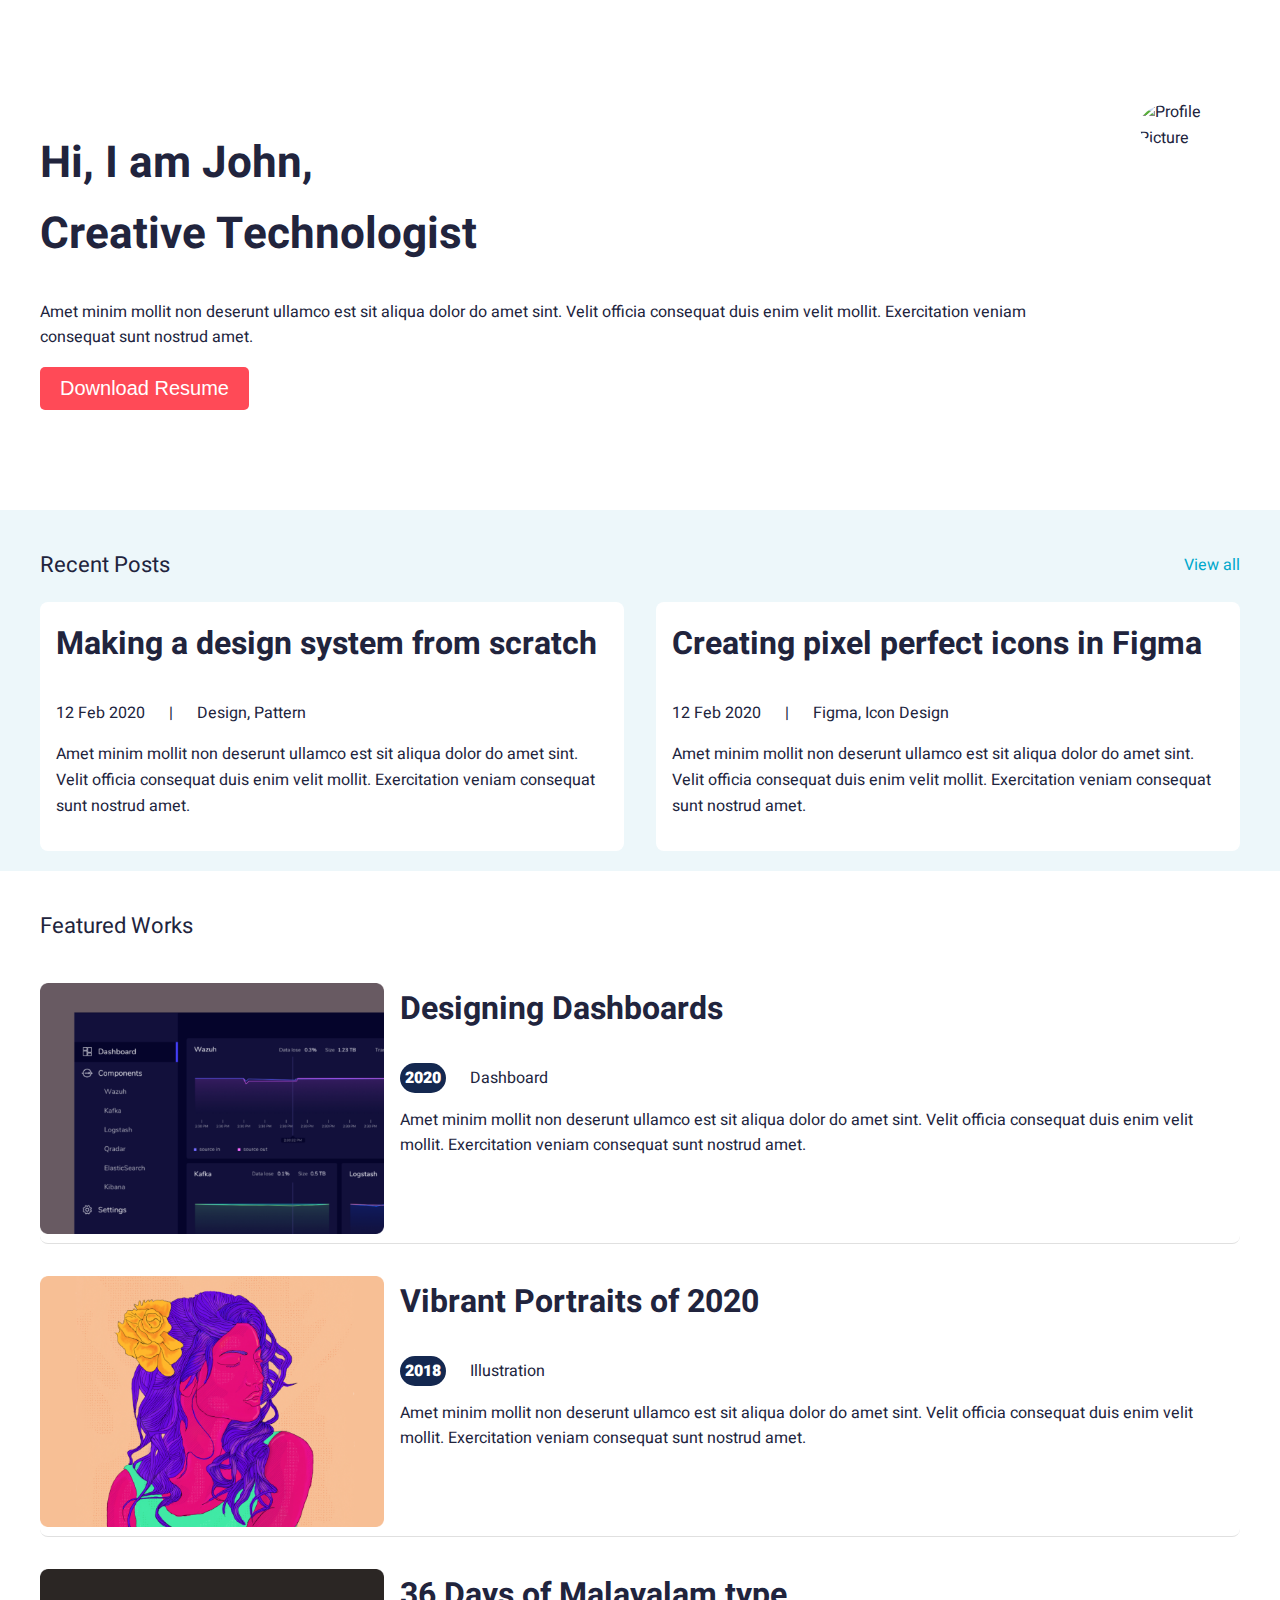
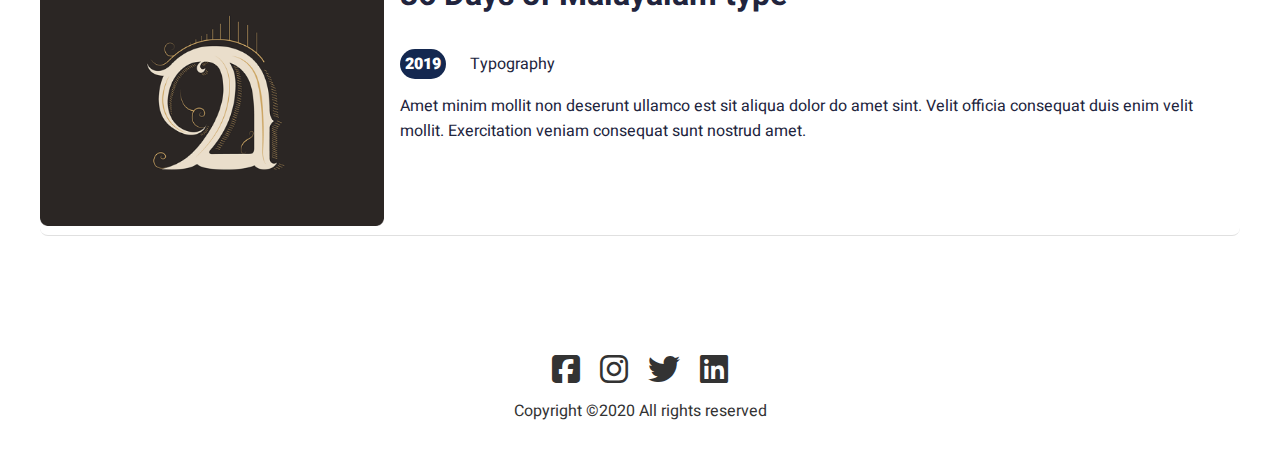
==== index.html @ 9a6c7346 "img issue" ====
<!DOCTYPE html>
<html lang="en">

<head>
  <meta charset="UTF-8">
  <meta name="viewport" content="width=device-width, initial-scale=1.0">
  <title>Portfolio - John, Creative Technologist</title>
  <link rel="stylesheet" href="style.css">
  <link rel="stylesheet" href="https://cdnjs.cloudflare.com/ajax/libs/font-awesome/6.6.0/css/all.min.css">
  <link rel="preconnect" href="https://fonts.googleapis.com">
  <link rel="preconnect" href="https://fonts.gstatic.com" crossorigin>
  <link href="https://fonts.googleapis.com/css2?family=Heebo:wght@100..900&display=swap" rel="stylesheet">
</head>

<body>
  <header class="container">
    <div class="profile-section">
      <div class="profile-pic-img">
        <img src="./imgs/profile.jpg" alt="Profile Picture" class="profile-picture">
      </div>
      <div class="profile-text">
        <h1>Hi, I am John, <br> Creative Technologist</h1>
        <p>Amet minim mollit non deserunt ullamco est sit aliqua dolor do amet sint. Velit officia consequat duis enim
          velit
          mollit. Exercitation veniam consequat sunt nostrud amet.</p>
        <button class="btn">Download Resume</button>
      </div>
    </div>
  </header>

  <section class="recent-posts">
    <div class="container">
      <div class="recent-header">
        <h2>Recent Posts</h2>
        <a href="#">View all</a>
      </div>
      <div class="posts">
        <div class="post">
          <h3>Making a design system from scratch</h3>
          <p>12 Feb 2020 &emsp; | &emsp; Design, Pattern</p>
          <p>Amet minim mollit non deserunt ullamco est sit aliqua dolor do amet sint. Velit officia consequat duis enim
            velit
            mollit. Exercitation veniam consequat sunt nostrud amet.</p>
        </div>
        <div class="post">
          <h3>Creating pixel perfect icons in Figma</h3>
          <p>12 Feb 2020 &emsp; | &emsp; Figma, Icon Design</p>
          <p>Amet minim mollit non deserunt ullamco est sit aliqua dolor do amet sint. Velit officia consequat duis enim
            velit
            mollit. Exercitation veniam consequat sunt nostrud amet.</p>
        </div>
      </div>
  </section>

  <section class="container featured-works">
    <h2>Featured Works</h2>
    <div class="works">
      <div class="work">
        <div class="work-img">
          <img src="./imgs/image1.png" alt="Work Image 1">
        </div>
        <div class="work-text">
          <h3>Designing Dashboards</h3>
          <p><span class="date-bg">2020</span> Dashboard</p>
          <p>Amet minim mollit non deserunt ullamco est sit aliqua dolor do amet sint. Velit officia consequat duis enim
            velit
            mollit. Exercitation veniam consequat sunt nostrud amet.</p>
        </div>
      </div>
      <div class="work">
        <div class="work-img">
          <img src="./imgs/image2.png" alt="Work Image 2">
        </div>
        <div class="work-text">
          <h3>Vibrant Portraits of 2020</h3>
          <p><span class="date-bg">2018</span> Illustration</p>
          <p>Amet minim mollit non deserunt ullamco est sit aliqua dolor do amet sint. Velit officia consequat duis enim
            velit
            mollit. Exercitation veniam consequat sunt nostrud amet.</p>
        </div>
      </div>
      <div class="work">
        <div class="work-img">
          <img src="./imgs/image3.png" alt="Work Image 1">
        </div>
        <div class="work-text">
          <h3>36 Days of Malayalam type</h3>
          <p><span class="date-bg">2019</span> Typography</p>
          <p>Amet minim mollit non deserunt ullamco est sit aliqua dolor do amet sint. Velit officia consequat duis enim
            velit
            mollit. Exercitation veniam consequat sunt nostrud amet.</p>
        </div>
      </div>
    </div>
    </div>

  </section>

  <footer>
    <ul class="social-links">
      <li><a href="#"><i class="fa-brands fa-square-facebook fa-2xl"></i></a></li>
      <li><a href="#"><i class="fa-brands fa-instagram fa-2xl"></i></a></li>
      <li><a href="#"><i class="fa-brands fa-twitter fa-2xl"></i></a></li>
      <li><a href="#"><i class="fa-brands fa-linkedin fa-2xl"></i></a></li>
    </ul>
    <p>Copyright ©2020 All rights reserved</p>
  </footer>

</body>

</html>
---- style.css ----
/* General Style */
body {
    font-family: "Heebo", sans-serif;
    margin: 0;
    padding: 0;
    line-height: 1.6;
    color: #21243d;
}

h1 {
    font-size: 2.75rem;
}

h2 {
    font-weight: 400;
    font-size: 1.375rem;
}

h3 {
    margin-top: 0;
    font-size: 2rem;
}

.container {
    max-width: 1200px;
    margin: auto;
}

/* Base Styles */

header {
    padding-block: 6.25rem;
}

.profile-section {
    display: flex;
    flex-direction: row-reverse;
    gap: 3rem;
}

/* .profile-text {
    margin-right: 50px;
} */

.profile-picture {
    width: 243px;
    border-radius: 50%;
    margin-bottom: 1rem;
}

.btn {
    padding: 10px 20px;
    background-color: #ff4a57;
    color: white;
    border: none;
    border-radius: 5px;
    cursor: pointer;
    font-size: 1.25rem;
    font-weight: 500;
}

.btn:hover {
    background-color: #ff6b7a;
}

/* Recent Posts */
.recent-posts {
    background-color: #edf7fa;
    padding-block: 1.25rem;
}

.posts,
.recent-header {
    display: flex;
    justify-content: space-between;
    align-items: center;
}

.posts {
    gap: 2rem;
}

.recent-header a {
    color: #00a8cc;
    text-decoration: none;
}

.post {
    flex: 1;
    background-color: white;
    padding: 1rem;
    border-radius: 8px;
    box-shadow: 0 4 10px rgba(0, 0, 0, 0.1);
}

/* Featured Works */

.featured-works {
    padding-block: 1.25rem;
}

.works {
    display: flex;
    flex-direction: column;
    gap: 2rem;
    padding-block: 1.25rem;
}

.work {
    background-color: white;
    display: flex;
    gap: 1rem;
    border-radius: 8px;
    border-bottom: 1px solid #e0e0e0;
}

.work .work-img img {
    width: 100%;
}

.date-bg {
    background-color: #142850;
    border-radius: 16px;
    padding: 3px 5px;
    color: white;
    font-weight: 900;
    margin-right: 20px;
}

/* Footer */

footer {
    text-align: center;
    padding: 1rem;
    color: #333;
    margin-top: 3.125rem;
}

ul {
    list-style: none;
    display: flex;
    justify-content: center;
    padding-left: 0;
}

footer i {
    margin-inline: 10px;
    color: #333;
}

/* Media Queries */
@media (max-width: 768px) {
    h2 {
        text-align: center;
        margin-bottom: 1.25rem;
    }

    h3 {
        font-size: 1.375rem;
    }

    .container {
        padding: 1.25rem;
    }

    .profile-section {
        display: block;
        text-align: center;
    }

    .profile-section h1 {
        font-size: 2rem;
    }

    .recent-posts {
        padding: 1rem;
    }

    .recent-posts h2,
    .works h2 {
        text-align: center;
    }

    .recent-header {
        display: block;
    }

    .recent-header a {
        display: none;
    }

    .work-img img {
        width: 100%;
    }

    .posts,
    .works,
    .work {
        flex-direction: column;
    }
}

@media (max-width: 480px) {
    .profile-picture {
        width: 200px;
    }
}
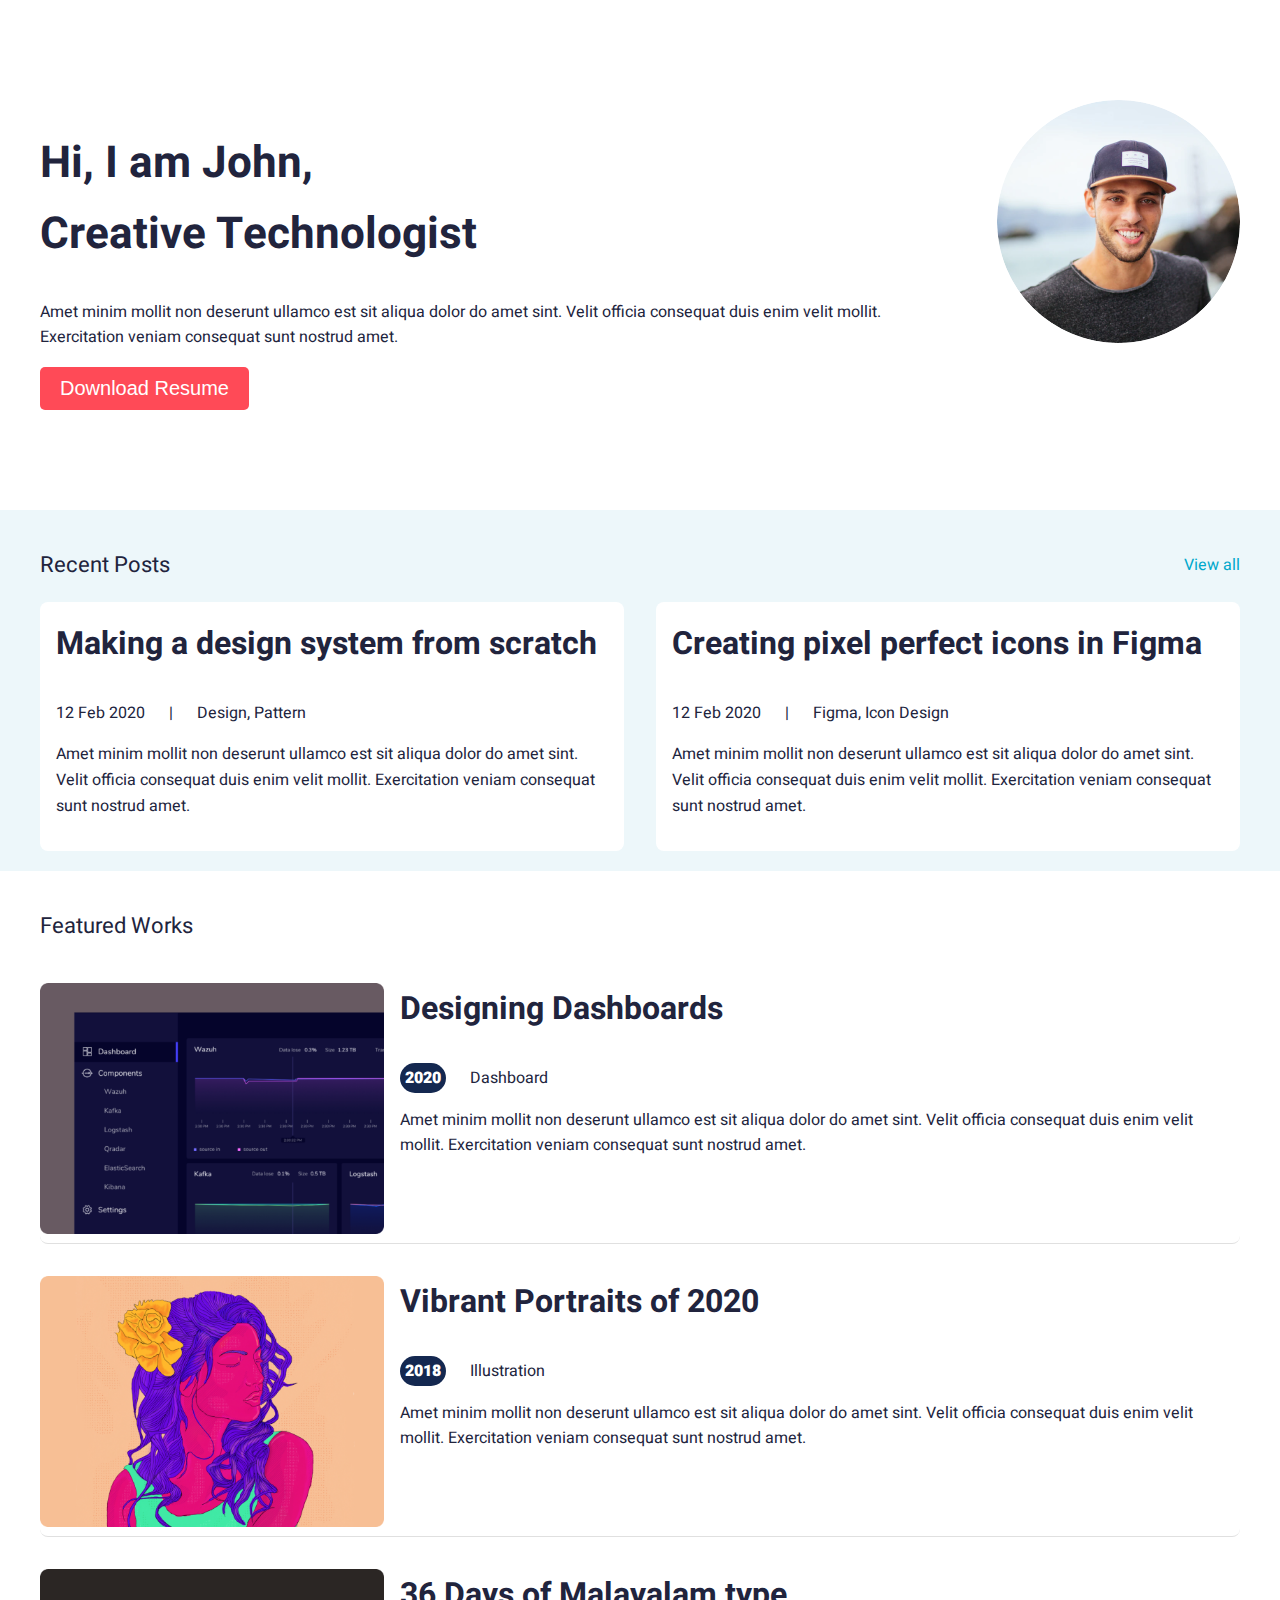
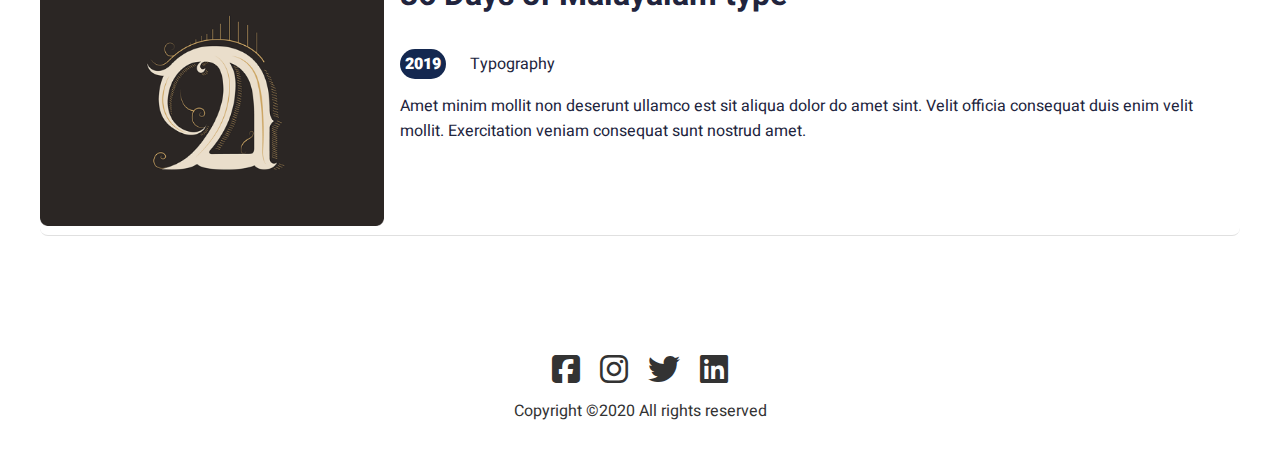
==== commit e9979e9a: "img issue5" ====
--- a/index.html
+++ b/index.html
@@ -16,7 +16,7 @@
   <header class="container">
     <div class="profile-section">
       <div class="profile-pic-img">
-        <img src="./imgs/profile.jpg" alt="Profile Picture" class="profile-picture">
+        <img src="./imgs/profile2.png" alt="Profile Picture" class="profile-picture">
       </div>
       <div class="profile-text">
         <h1>Hi, I am John, <br> Creative Technologist</h1>
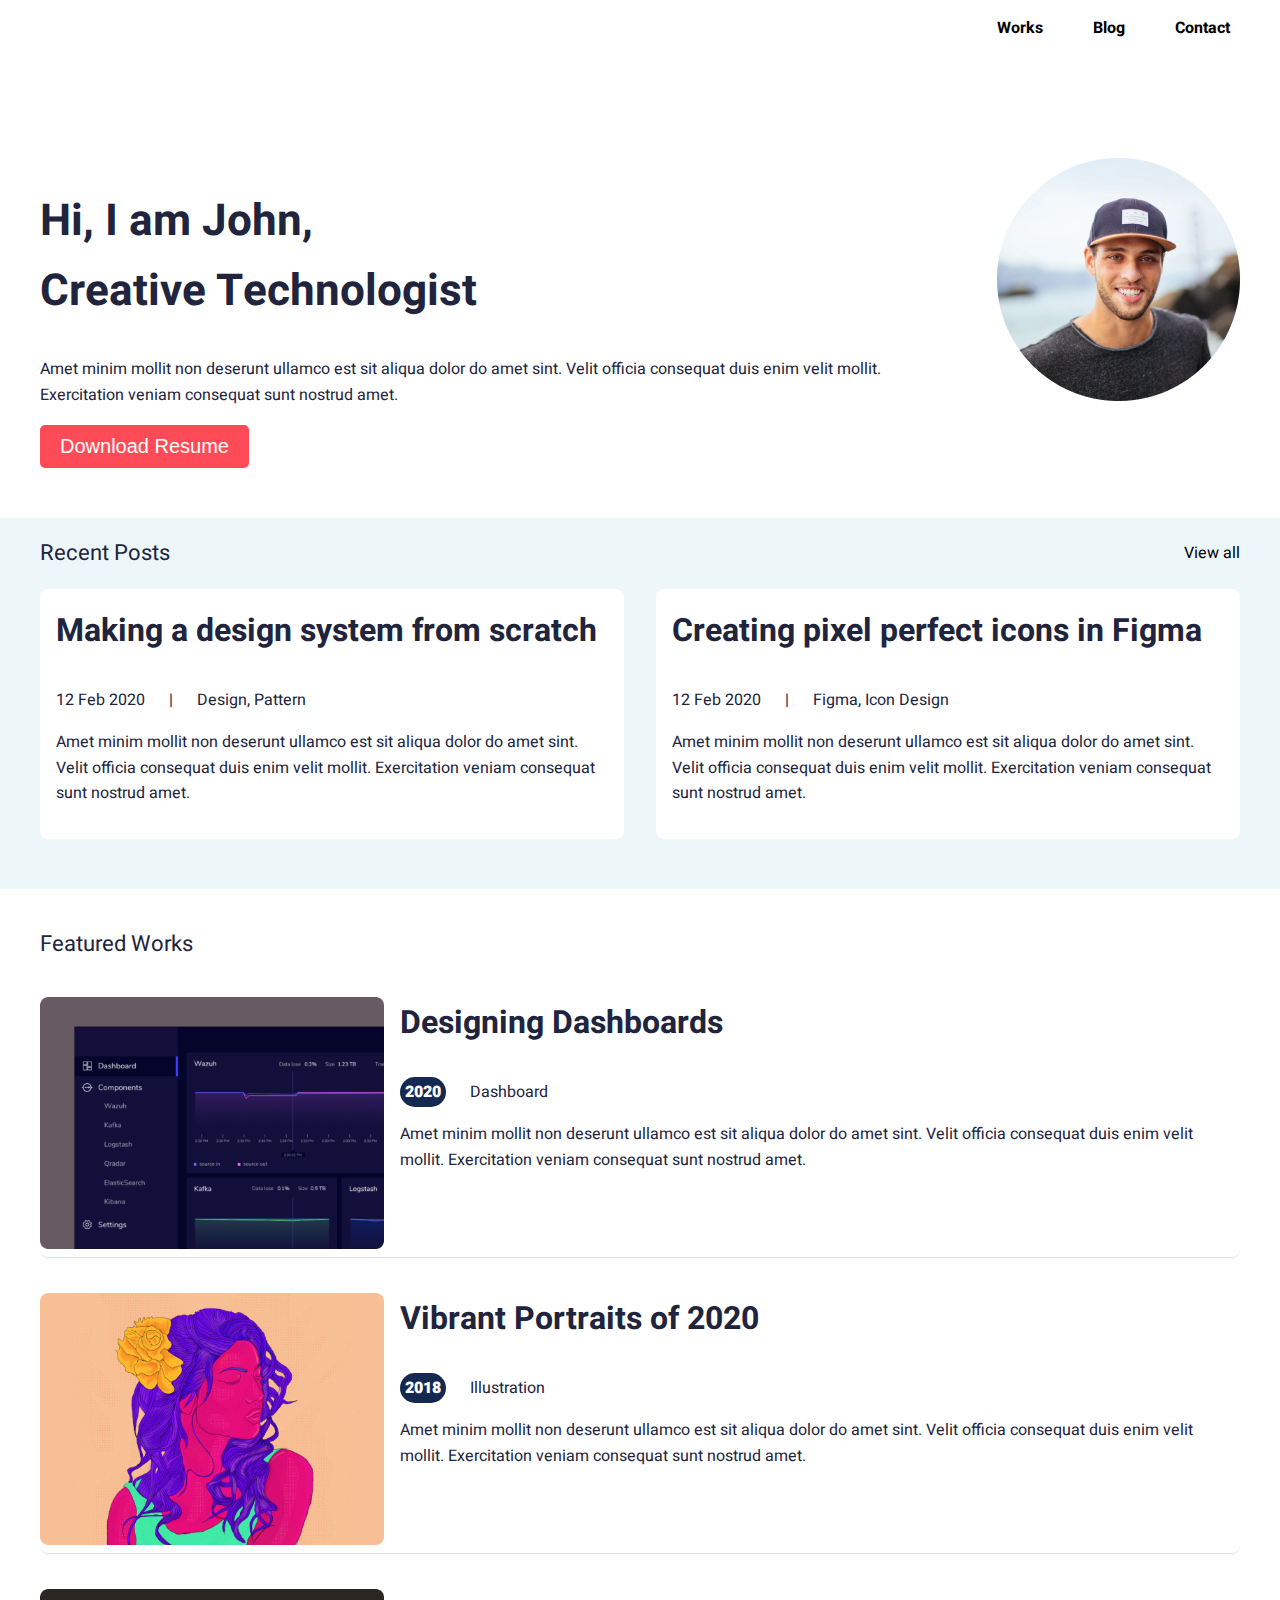
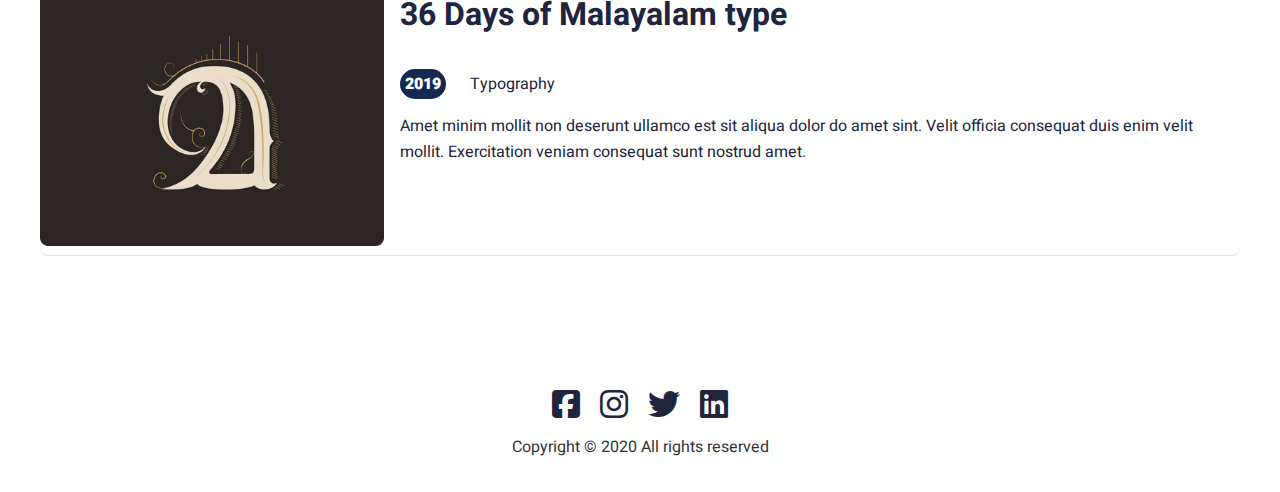
==== commit 27580459: "code feedback refactoring" ====
--- a/index.html
+++ b/index.html
@@ -4,8 +4,8 @@
 <head>
   <meta charset="UTF-8">
   <meta name="viewport" content="width=device-width, initial-scale=1.0">
-  <title>Portfolio - John, Creative Technologist</title>
-  <link rel="stylesheet" href="style.css">
+  <title>Portfolio UI</title>
+  <link rel="stylesheet" href="./assets/styles/style.css">
   <link rel="stylesheet" href="https://cdnjs.cloudflare.com/ajax/libs/font-awesome/6.6.0/css/all.min.css">
   <link rel="preconnect" href="https://fonts.googleapis.com">
   <link rel="preconnect" href="https://fonts.gstatic.com" crossorigin>
@@ -13,28 +13,36 @@
 </head>
 
 <body>
+  <nav>
+    <ul>
+      <li><a href="#">Works</a></li>
+      <li><a href="#">Blog</a></li>
+      <li><a href="#">Contact</a></li>
+    </ul>
+  </nav>
+
   <header class="container">
-    <div class="profile-section">
-      <div class="profile-pic-img">
-        <img src="./imgs/profile2.png" alt="Profile Picture" class="profile-picture">
+    <div id="profile-section">
+      <div>
+        <img src="./assets/imgs/profile2.png" alt="Profile Picture">
       </div>
-      <div class="profile-text">
+      <div>
         <h1>Hi, I am John, <br> Creative Technologist</h1>
         <p>Amet minim mollit non deserunt ullamco est sit aliqua dolor do amet sint. Velit officia consequat duis enim
           velit
           mollit. Exercitation veniam consequat sunt nostrud amet.</p>
-        <button class="btn">Download Resume</button>
+        <button class="primary-btn">Download Resume</button>
       </div>
     </div>
   </header>
 
-  <section class="recent-posts">
+  <section id="recent-posts">
     <div class="container">
-      <div class="recent-header">
+      <div id="recent-header">
         <h2>Recent Posts</h2>
         <a href="#">View all</a>
       </div>
-      <div class="posts">
+      <div id="posts">
         <div class="post">
           <h3>Making a design system from scratch</h3>
           <p>12 Feb 2020 &emsp; | &emsp; Design, Pattern</p>
@@ -52,16 +60,16 @@
       </div>
   </section>
 
-  <section class="container featured-works">
+  <section class="container" id="featured-works">
     <h2>Featured Works</h2>
     <div class="works">
       <div class="work">
         <div class="work-img">
-          <img src="./imgs/image1.png" alt="Work Image 1">
+          <img src="./assets/imgs/image1.png" alt="Work Image 1">
         </div>
         <div class="work-text">
           <h3>Designing Dashboards</h3>
-          <p><span class="date-bg">2020</span> Dashboard</p>
+          <p><span class="work-year">2020</span> Dashboard</p>
           <p>Amet minim mollit non deserunt ullamco est sit aliqua dolor do amet sint. Velit officia consequat duis enim
             velit
             mollit. Exercitation veniam consequat sunt nostrud amet.</p>
@@ -69,11 +77,11 @@
       </div>
       <div class="work">
         <div class="work-img">
-          <img src="./imgs/image2.png" alt="Work Image 2">
+          <img src="./assets/imgs/image2.png" alt="Work Image 2">
         </div>
         <div class="work-text">
           <h3>Vibrant Portraits of 2020</h3>
-          <p><span class="date-bg">2018</span> Illustration</p>
+          <p><span class="work-year">2018</span> Illustration</p>
           <p>Amet minim mollit non deserunt ullamco est sit aliqua dolor do amet sint. Velit officia consequat duis enim
             velit
             mollit. Exercitation veniam consequat sunt nostrud amet.</p>
@@ -81,29 +89,27 @@
       </div>
       <div class="work">
         <div class="work-img">
-          <img src="./imgs/image3.png" alt="Work Image 1">
+          <img src="./assets/imgs/image3.png" alt="Work Image 1">
         </div>
         <div class="work-text">
           <h3>36 Days of Malayalam type</h3>
-          <p><span class="date-bg">2019</span> Typography</p>
+          <p><span class="work-year">2019</span> Typography</p>
           <p>Amet minim mollit non deserunt ullamco est sit aliqua dolor do amet sint. Velit officia consequat duis enim
             velit
             mollit. Exercitation veniam consequat sunt nostrud amet.</p>
         </div>
       </div>
     </div>
-    </div>
-
   </section>
 
   <footer>
-    <ul class="social-links">
+    <ul>
       <li><a href="#"><i class="fa-brands fa-square-facebook fa-2xl"></i></a></li>
       <li><a href="#"><i class="fa-brands fa-instagram fa-2xl"></i></a></li>
       <li><a href="#"><i class="fa-brands fa-twitter fa-2xl"></i></a></li>
       <li><a href="#"><i class="fa-brands fa-linkedin fa-2xl"></i></a></li>
     </ul>
-    <p>Copyright ©2020 All rights reserved</p>
+    <p>Copyright &copy; 2020 All rights reserved</p>
   </footer>
 
 </body>
--- a/assets/styles/style.css
+++ b/assets/styles/style.css
@@ -0,0 +1,226 @@
+/* General Styles */
+body {
+    font-family: "Heebo", sans-serif;
+    margin: 0;
+    padding: 0;
+    line-height: 1.6;
+    color: #21243d;
+}
+
+h1 {
+    font-size: 2.75rem;
+}
+
+h2 {
+    font-weight: 400;
+    font-size: 1.375rem;
+}
+
+h3 {
+    margin-top: 0;
+    font-size: 2rem;
+}
+
+header {
+    padding-block: 3.125rem;
+}
+
+section,
+nav {
+    padding-bottom: 3.125rem;
+}
+
+.container {
+    max-width: 1200px;
+    margin: auto;
+}
+
+#profile-section,
+#posts,
+#recent-header,
+#works,
+.work,
+ul {
+    display: flex;
+}
+
+ul {
+    list-style: none;
+    padding-left: 0;
+}
+
+a {
+    text-decoration: none;
+    color: #000;
+}
+
+/* Base Styles */
+
+/*Nav Bar*/
+nav ul {
+    justify-content: end;
+}
+
+nav ul li {
+    margin-right: 3.125rem;
+    font-weight: bold;
+}
+
+/* Profile */
+
+#profile-section {
+    flex-direction: row-reverse;
+    gap: 3rem;
+}
+
+.primary-btn {
+    padding: 10px 20px;
+    background-color: #ff4a57;
+    color: white;
+    border: none;
+    border-radius: 5px;
+    cursor: pointer;
+    font-size: 1.25rem;
+    font-weight: 500;
+}
+
+.primary-btn:hover {
+    background-color: #ff6b7a;
+}
+
+/* Recent Posts */
+#recent-posts {
+    background-color: #edf7fa;
+}
+
+#posts,
+#recent-header {
+    justify-content: space-between;
+    align-items: center;
+}
+
+#posts {
+    gap: 2rem;
+}
+
+.recent-header a {
+    color: #00a8cc;
+    text-decoration: none;
+}
+
+.post {
+    flex: 1;
+    background-color: white;
+    padding: 1rem;
+    border-radius: 8px;
+    box-shadow: 0 4 10px rgba(0, 0, 0, 0.1);
+}
+
+/* Featured Works */
+
+#featured-works {
+    padding-block: 1.25rem;
+}
+
+#works {
+    flex-direction: column;
+    gap: 2rem;
+    padding-block: 1.25rem;
+}
+
+.work {
+    background-color: white;
+    gap: 1rem;
+    border-radius: 8px;
+    border-bottom: 1px solid #e0e0e0;
+    margin-block: 35px;
+}
+
+.work .work-img img {
+    width: 100%;
+}
+
+.work-year {
+    background-color: #142850;
+    border-radius: 16px;
+    padding: 3px 5px;
+    color: white;
+    font-weight: 900;
+    margin-right: 20px;
+}
+
+/* Footer */
+
+footer {
+    text-align: center;
+    padding: 1rem;
+    color: #333;
+    margin-top: 3.125rem;
+}
+
+footer ul {
+    justify-content: center;
+}
+
+footer ul li a {
+    color: #21243d;
+}
+
+footer i {
+    margin-inline: 10px;
+}
+
+/* Media Queries */
+@media (max-width: 768px) {
+    /* General Styles */
+    h2 {
+        text-align: center;
+        margin-bottom: 1.25rem;
+    }
+
+    h3 {
+        font-size: 1.375rem;
+    }
+
+    .container {
+        padding: 1.25rem;
+    }
+
+    #posts,
+    #works,
+    .work {
+        flex-direction: column;
+    }
+
+    /* Base Styles */
+    #profile-section {
+        display: block;
+        text-align: center;
+    }
+
+    #profile-section h1 {
+        font-size: 2rem;
+    }
+
+    .recent-posts {
+        padding: 1rem;
+    }
+
+    #recent-posts h2,
+    #works h2 {
+        text-align: center;
+    }
+
+    #recent-header {
+        display: block;
+    }
+
+    #recent-header a,
+    nav {
+        display: none;
+    }
+
+    .work-img img {
+        width: 100%;
+    }
+}
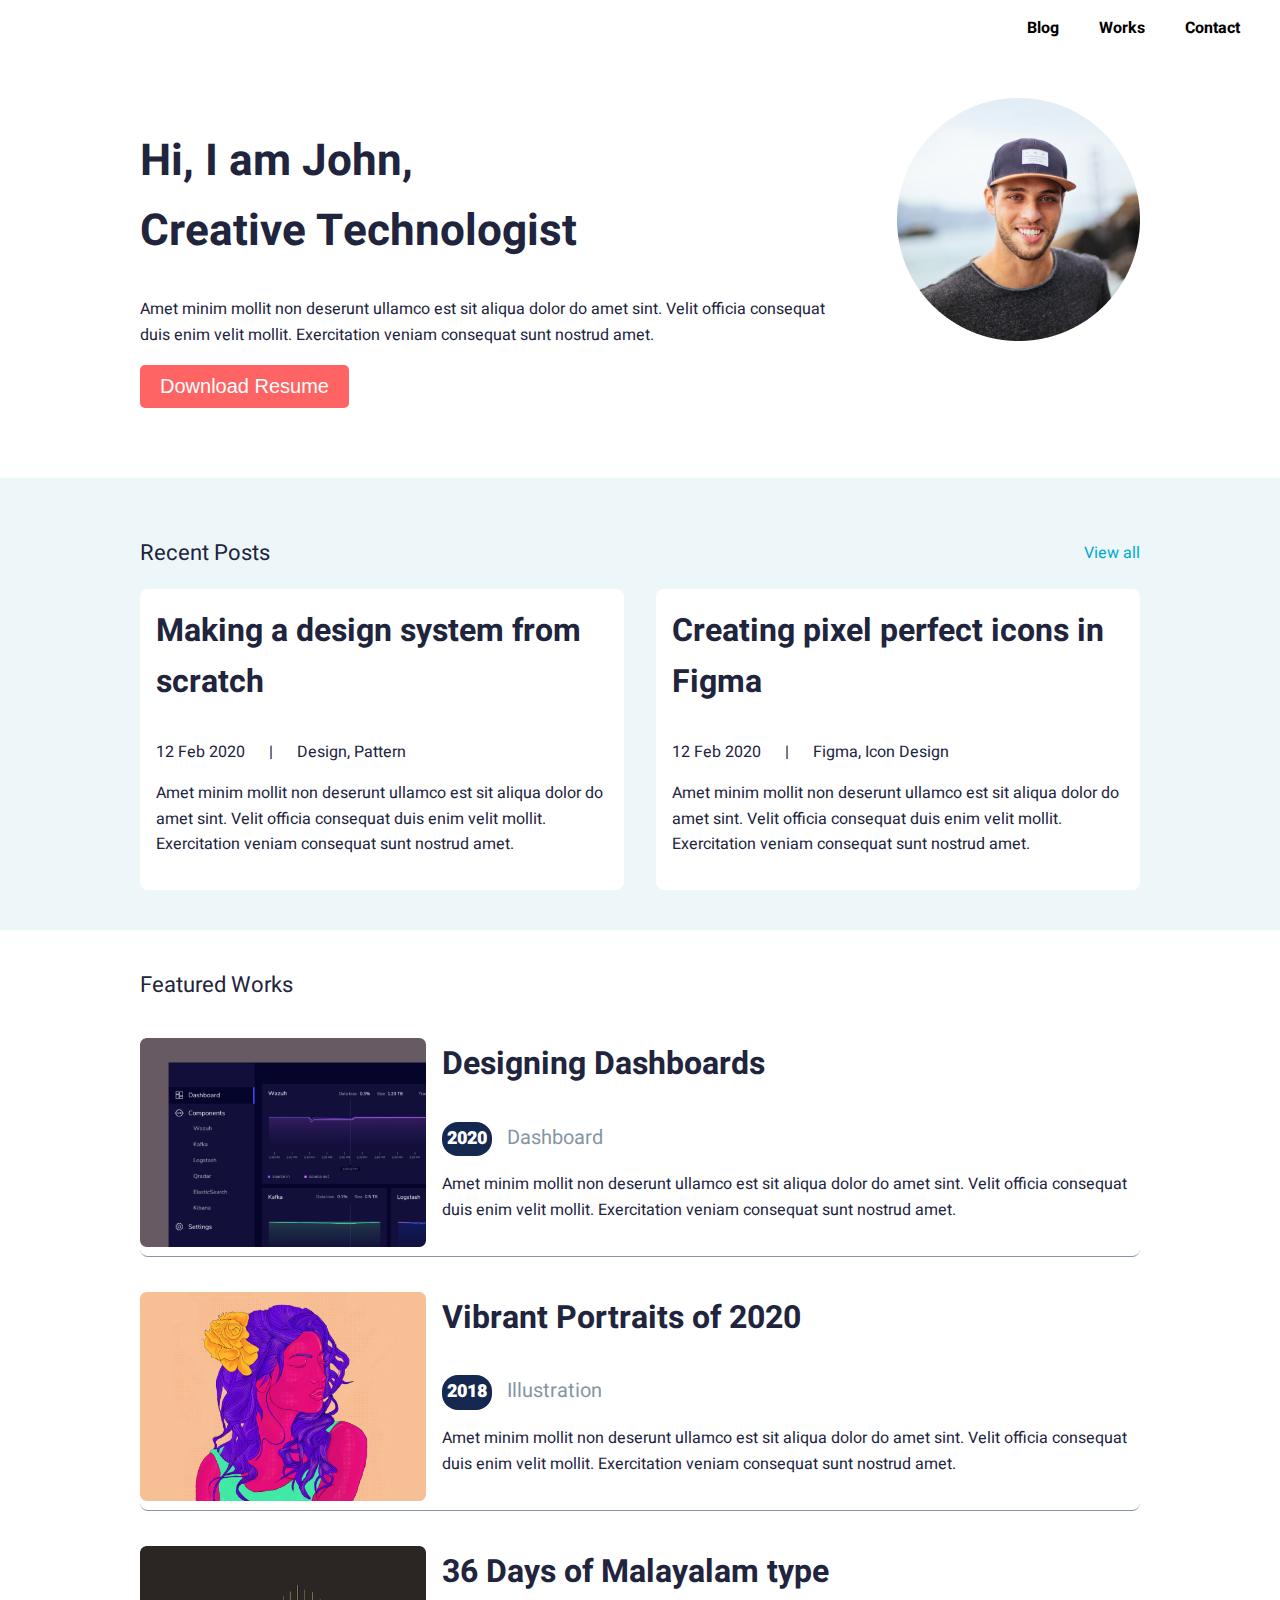
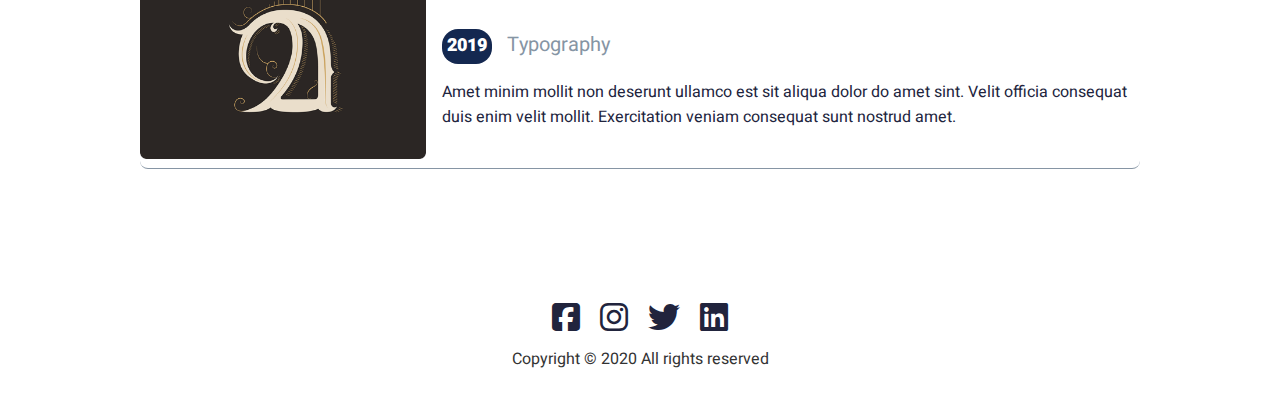
==== commit d2d7ad3b: "adding work details page & refactoring" ====
--- a/index.html
+++ b/index.html
@@ -5,8 +5,13 @@
   <meta charset="UTF-8">
   <meta name="viewport" content="width=device-width, initial-scale=1.0">
   <title>Portfolio UI</title>
+  <!-- Global Style -->
   <link rel="stylesheet" href="./assets/styles/style.css">
+  <!-- Main Style -->
+  <link rel="stylesheet" href="./assets/styles/home.css">
+  <!-- Font Awesome -->
   <link rel="stylesheet" href="https://cdnjs.cloudflare.com/ajax/libs/font-awesome/6.6.0/css/all.min.css">
+  <!-- Google Fonts -->
   <link rel="preconnect" href="https://fonts.googleapis.com">
   <link rel="preconnect" href="https://fonts.gstatic.com" crossorigin>
   <link href="https://fonts.googleapis.com/css2?family=Heebo:wght@100..900&display=swap" rel="stylesheet">
@@ -15,8 +20,8 @@
 <body>
   <nav>
     <ul>
-      <li><a href="#">Works</a></li>
       <li><a href="#">Blog</a></li>
+      <li><a href="work-details.html">Works</a></li>
       <li><a href="#">Contact</a></li>
     </ul>
   </nav>
@@ -36,71 +41,87 @@
     </div>
   </header>
 
-  <section id="recent-posts">
-    <div class="container">
-      <div id="recent-header">
-        <h2>Recent Posts</h2>
-        <a href="#">View all</a>
-      </div>
-      <div id="posts">
-        <div class="post">
-          <h3>Making a design system from scratch</h3>
-          <p>12 Feb 2020 &emsp; | &emsp; Design, Pattern</p>
-          <p>Amet minim mollit non deserunt ullamco est sit aliqua dolor do amet sint. Velit officia consequat duis enim
-            velit
-            mollit. Exercitation veniam consequat sunt nostrud amet.</p>
+  <main>
+    <section id="recent-posts">
+      <div class="container">
+        <div id="recent-header">
+          <h2>Recent Posts</h2>
+          <a href="#">View all</a>
         </div>
-        <div class="post">
-          <h3>Creating pixel perfect icons in Figma</h3>
-          <p>12 Feb 2020 &emsp; | &emsp; Figma, Icon Design</p>
-          <p>Amet minim mollit non deserunt ullamco est sit aliqua dolor do amet sint. Velit officia consequat duis enim
-            velit
-            mollit. Exercitation veniam consequat sunt nostrud amet.</p>
+        <div id="posts">
+          <div class="post">
+            <h3>Making a design system from scratch</h3>
+            <p>12 Feb 2020 &emsp; | &emsp; Design, Pattern</p>
+            <p>Amet minim mollit non deserunt ullamco est sit aliqua dolor do amet sint. Velit officia consequat duis
+              enim
+              velit
+              mollit. Exercitation veniam consequat sunt nostrud amet.</p>
+          </div>
+          <div class="post">
+            <h3>Creating pixel perfect icons in Figma</h3>
+            <p>12 Feb 2020 &emsp; | &emsp; Figma, Icon Design</p>
+            <p>Amet minim mollit non deserunt ullamco est sit aliqua dolor do amet sint. Velit officia consequat duis
+              enim
+              velit
+              mollit. Exercitation veniam consequat sunt nostrud amet.</p>
+          </div>
+        </div>
+    </section>
+
+    <section class="container" id="featured-works">
+      <h2>Featured Works</h2>
+      <div class="works">
+        <div class="work">
+          <div class="work-img">
+            <img src="./assets/imgs/image1.png" alt="Work Image 1">
+          </div>
+          <div class="work-text">
+            <h3>Designing Dashboards</h3>
+            <div class="year-type-text">
+              <div class="year-text">2020</div>
+              <p class="types-text">Dashboard</p>
+            </div>
+            <p>Amet minim mollit non deserunt ullamco est sit aliqua dolor do amet sint. Velit officia consequat duis
+              enim
+              velit
+              mollit. Exercitation veniam consequat sunt nostrud amet.</p>
+          </div>
+        </div>
+        <div class="work">
+          <div class="work-img">
+            <img src="./assets/imgs/image2.png" alt="Work Image 2">
+          </div>
+          <div class="work-text">
+            <h3>Vibrant Portraits of 2020</h3>
+            <div class="year-type-text">
+              <div class="year-text">2018</div>
+              <p class="types-text">Illustration</p>
+            </div>
+            <p>Amet minim mollit non deserunt ullamco est sit aliqua dolor do amet sint. Velit officia consequat duis
+              enim
+              velit
+              mollit. Exercitation veniam consequat sunt nostrud amet.</p>
+          </div>
+        </div>
+        <div class="work">
+          <div class="work-img">
+            <img src="./assets/imgs/image3.png" alt="Work Image 1">
+          </div>
+          <div class="work-text">
+            <h3>36 Days of Malayalam type</h3>
+            <div class="year-type-text">
+              <div class="year-text">2019</div>
+              <p class="types-text">Typography</p>
+            </div>
+            <p>Amet minim mollit non deserunt ullamco est sit aliqua dolor do amet sint. Velit officia consequat duis
+              enim
+              velit
+              mollit. Exercitation veniam consequat sunt nostrud amet.</p>
+          </div>
         </div>
       </div>
-  </section>
-
-  <section class="container" id="featured-works">
-    <h2>Featured Works</h2>
-    <div class="works">
-      <div class="work">
-        <div class="work-img">
-          <img src="./assets/imgs/image1.png" alt="Work Image 1">
-        </div>
-        <div class="work-text">
-          <h3>Designing Dashboards</h3>
-          <p><span class="work-year">2020</span> Dashboard</p>
-          <p>Amet minim mollit non deserunt ullamco est sit aliqua dolor do amet sint. Velit officia consequat duis enim
-            velit
-            mollit. Exercitation veniam consequat sunt nostrud amet.</p>
-        </div>
-      </div>
-      <div class="work">
-        <div class="work-img">
-          <img src="./assets/imgs/image2.png" alt="Work Image 2">
-        </div>
-        <div class="work-text">
-          <h3>Vibrant Portraits of 2020</h3>
-          <p><span class="work-year">2018</span> Illustration</p>
-          <p>Amet minim mollit non deserunt ullamco est sit aliqua dolor do amet sint. Velit officia consequat duis enim
-            velit
-            mollit. Exercitation veniam consequat sunt nostrud amet.</p>
-        </div>
-      </div>
-      <div class="work">
-        <div class="work-img">
-          <img src="./assets/imgs/image3.png" alt="Work Image 1">
-        </div>
-        <div class="work-text">
-          <h3>36 Days of Malayalam type</h3>
-          <p><span class="work-year">2019</span> Typography</p>
-          <p>Amet minim mollit non deserunt ullamco est sit aliqua dolor do amet sint. Velit officia consequat duis enim
-            velit
-            mollit. Exercitation veniam consequat sunt nostrud amet.</p>
-        </div>
-      </div>
-    </div>
-  </section>
+    </section>
+  </main>
 
   <footer>
     <ul>
--- a/assets/styles/style.css
+++ b/assets/styles/style.css
@@ -1,50 +1,29 @@
 /* General Styles */
+:root {
+    --primary-color: #ff6464;
+    --dark-color: #21243d;
+}
+
 body {
     font-family: "Heebo", sans-serif;
     margin: 0;
     padding: 0;
     line-height: 1.6;
-    color: #21243d;
+    color: var(--dark-color);
 }
 
-h1 {
-    font-size: 2.75rem;
-}
-
-h2 {
-    font-weight: 400;
-    font-size: 1.375rem;
-}
-
-h3 {
-    margin-top: 0;
-    font-size: 2rem;
-}
-
-header {
-    padding-block: 3.125rem;
-}
-
-section,
-nav {
-    padding-bottom: 3.125rem;
+section img {
+    width: 100%;
 }
 
 .container {
-    max-width: 1200px;
+    padding: 2.5rem;
+    max-width: 1000px;
     margin: auto;
 }
 
-#profile-section,
-#posts,
-#recent-header,
-#works,
-.work,
 ul {
     display: flex;
-}
-
-ul {
     list-style: none;
     padding-left: 0;
 }
@@ -54,103 +33,44 @@
     color: #000;
 }
 
-/* Base Styles */
-
 /*Nav Bar*/
 nav ul {
     justify-content: end;
 }
 
 nav ul li {
-    margin-right: 3.125rem;
+    margin-right: 2.5rem;
     font-weight: bold;
 }
 
-/* Profile */
-
-#profile-section {
-    flex-direction: row-reverse;
-    gap: 3rem;
+.active {
+    color: var(--primary-color);
 }
 
-.primary-btn {
-    padding: 10px 20px;
-    background-color: #ff4a57;
-    color: white;
-    border: none;
-    border-radius: 5px;
-    cursor: pointer;
-    font-size: 1.25rem;
-    font-weight: 500;
+/* Base Style */
+.year-type-text {
+    display: flex;
+    align-items: flex-start;
 }
 
-.primary-btn:hover {
-    background-color: #ff6b7a;
-}
-
-/* Recent Posts */
-#recent-posts {
-    background-color: #edf7fa;
-}
-
-#posts,
-#recent-header {
-    justify-content: space-between;
-    align-items: center;
-}
-
-#posts {
-    gap: 2rem;
-}
-
-.recent-header a {
-    color: #00a8cc;
-    text-decoration: none;
-}
-
-.post {
-    flex: 1;
-    background-color: white;
-    padding: 1rem;
-    border-radius: 8px;
-    box-shadow: 0 4 10px rgba(0, 0, 0, 0.1);
-}
-
-/* Featured Works */
-
-#featured-works {
-    padding-block: 1.25rem;
-}
-
-#works {
-    flex-direction: column;
-    gap: 2rem;
-    padding-block: 1.25rem;
-}
-
-.work {
-    background-color: white;
-    gap: 1rem;
-    border-radius: 8px;
-    border-bottom: 1px solid #e0e0e0;
-    margin-block: 35px;
-}
-
-.work .work-img img {
-    width: 100%;
-}
-
-.work-year {
+.year-text {
     background-color: #142850;
+    font-size: 1.125rem;
     border-radius: 16px;
     padding: 3px 5px;
     color: white;
     font-weight: 900;
-    margin-right: 20px;
+    width: fit-content;
+    height: fit-content;
+}
+
+.types-text {
+    font-size: 1.25rem;
+    margin: 0;
+    margin-left: 15px;
 }
 
 /* Footer */
-
 footer {
     text-align: center;
     padding: 1rem;
@@ -163,64 +83,9 @@
 }
 
 footer ul li a {
-    color: #21243d;
+    color: var(--dark-color);
 }
 
 footer i {
     margin-inline: 10px;
 }
-
-/* Media Queries */
-@media (max-width: 768px) {
-    /* General Styles */
-    h2 {
-        text-align: center;
-        margin-bottom: 1.25rem;
-    }
-
-    h3 {
-        font-size: 1.375rem;
-    }
-
-    .container {
-        padding: 1.25rem;
-    }
-
-    #posts,
-    #works,
-    .work {
-        flex-direction: column;
-    }
-
-    /* Base Styles */
-    #profile-section {
-        display: block;
-        text-align: center;
-    }
-
-    #profile-section h1 {
-        font-size: 2rem;
-    }
-
-    .recent-posts {
-        padding: 1rem;
-    }
-
-    #recent-posts h2,
-    #works h2 {
-        text-align: center;
-    }
-
-    #recent-header {
-        display: block;
-    }
-
-    #recent-header a,
-    nav {
-        display: none;
-    }
-
-    .work-img img {
-        width: 100%;
-    }
-}
--- a/assets/styles/home.css
+++ b/assets/styles/home.css
@@ -0,0 +1,160 @@
+/* General Styles */
+
+/* General Styles */
+:root {
+    --primary-color: #ff6464;
+    --secondary-color: #00a8cc;
+    --light-color: #8695a4;
+}
+
+h1 {
+    font-size: 2.75rem;
+}
+
+h2 {
+    font-weight: 400;
+    font-size: 1.375rem;
+}
+
+h3 {
+    margin-top: 0;
+    font-size: 2rem;
+}
+
+#profile-section,
+#posts,
+#recent-header,
+#works,
+.work {
+    display: flex;
+}
+
+/* Base Styles */
+
+/* Profile */
+
+#profile-section {
+    flex-direction: row-reverse;
+    gap: 3rem;
+    margin-bottom: 1.875rem;
+}
+
+.primary-btn {
+    padding: 10px 20px;
+    background-color: var(--primary-color);
+    color: white;
+    border: none;
+    border-radius: 5px;
+    cursor: pointer;
+    font-size: 1.25rem;
+    font-weight: 500;
+}
+
+.primary-btn:hover {
+    background-color: #ff6b7a;
+}
+
+/* Recent Posts */
+#recent-posts {
+    background-color: #edf7fa;
+}
+
+#posts,
+#recent-header {
+    justify-content: space-between;
+    align-items: center;
+}
+
+#recent-header a {
+    color: var(--secondary-color);
+}
+
+#posts {
+    gap: 2rem;
+}
+
+.post {
+    flex: 1;
+    background-color: white;
+    padding: 1rem;
+    border-radius: 8px;
+    box-shadow: 0 4 10px rgba(0, 0, 0, 0.1);
+}
+
+/* Featured Works */
+
+#featured-works {
+    padding-block: 1.25rem;
+}
+
+#works {
+    flex-direction: column;
+    gap: 2rem;
+    padding-block: 1.25rem;
+}
+
+.work {
+    background-color: white;
+    gap: 1rem;
+    border-radius: 8px;
+    border-bottom: 1px solid var(--light-color);
+    margin-block: 35px;
+}
+
+.types-text {
+    color: var(--light-color);
+}
+
+/* Media Queries */
+@media (max-width: 768px) {
+    /* General Styles */
+    h2 {
+        text-align: center;
+        margin-bottom: 1.25rem;
+    }
+
+    h3 {
+        font-size: 1.375rem;
+    }
+
+    .container {
+        padding: 1.25rem;
+    }
+
+    #posts,
+    #works,
+    .work {
+        flex-direction: column;
+    }
+
+    /* Base Styles */
+    #profile-section {
+        display: block;
+        text-align: center;
+    }
+
+    #profile-section h1 {
+        font-size: 2rem;
+    }
+
+    .recent-posts {
+        padding: 1rem;
+    }
+
+    #recent-posts h2,
+    #works h2 {
+        text-align: center;
+    }
+
+    #recent-header {
+        display: block;
+    }
+
+    #recent-header a {
+        display: none;
+    }
+
+    .work-img img {
+        width: 100%;
+    }
+}
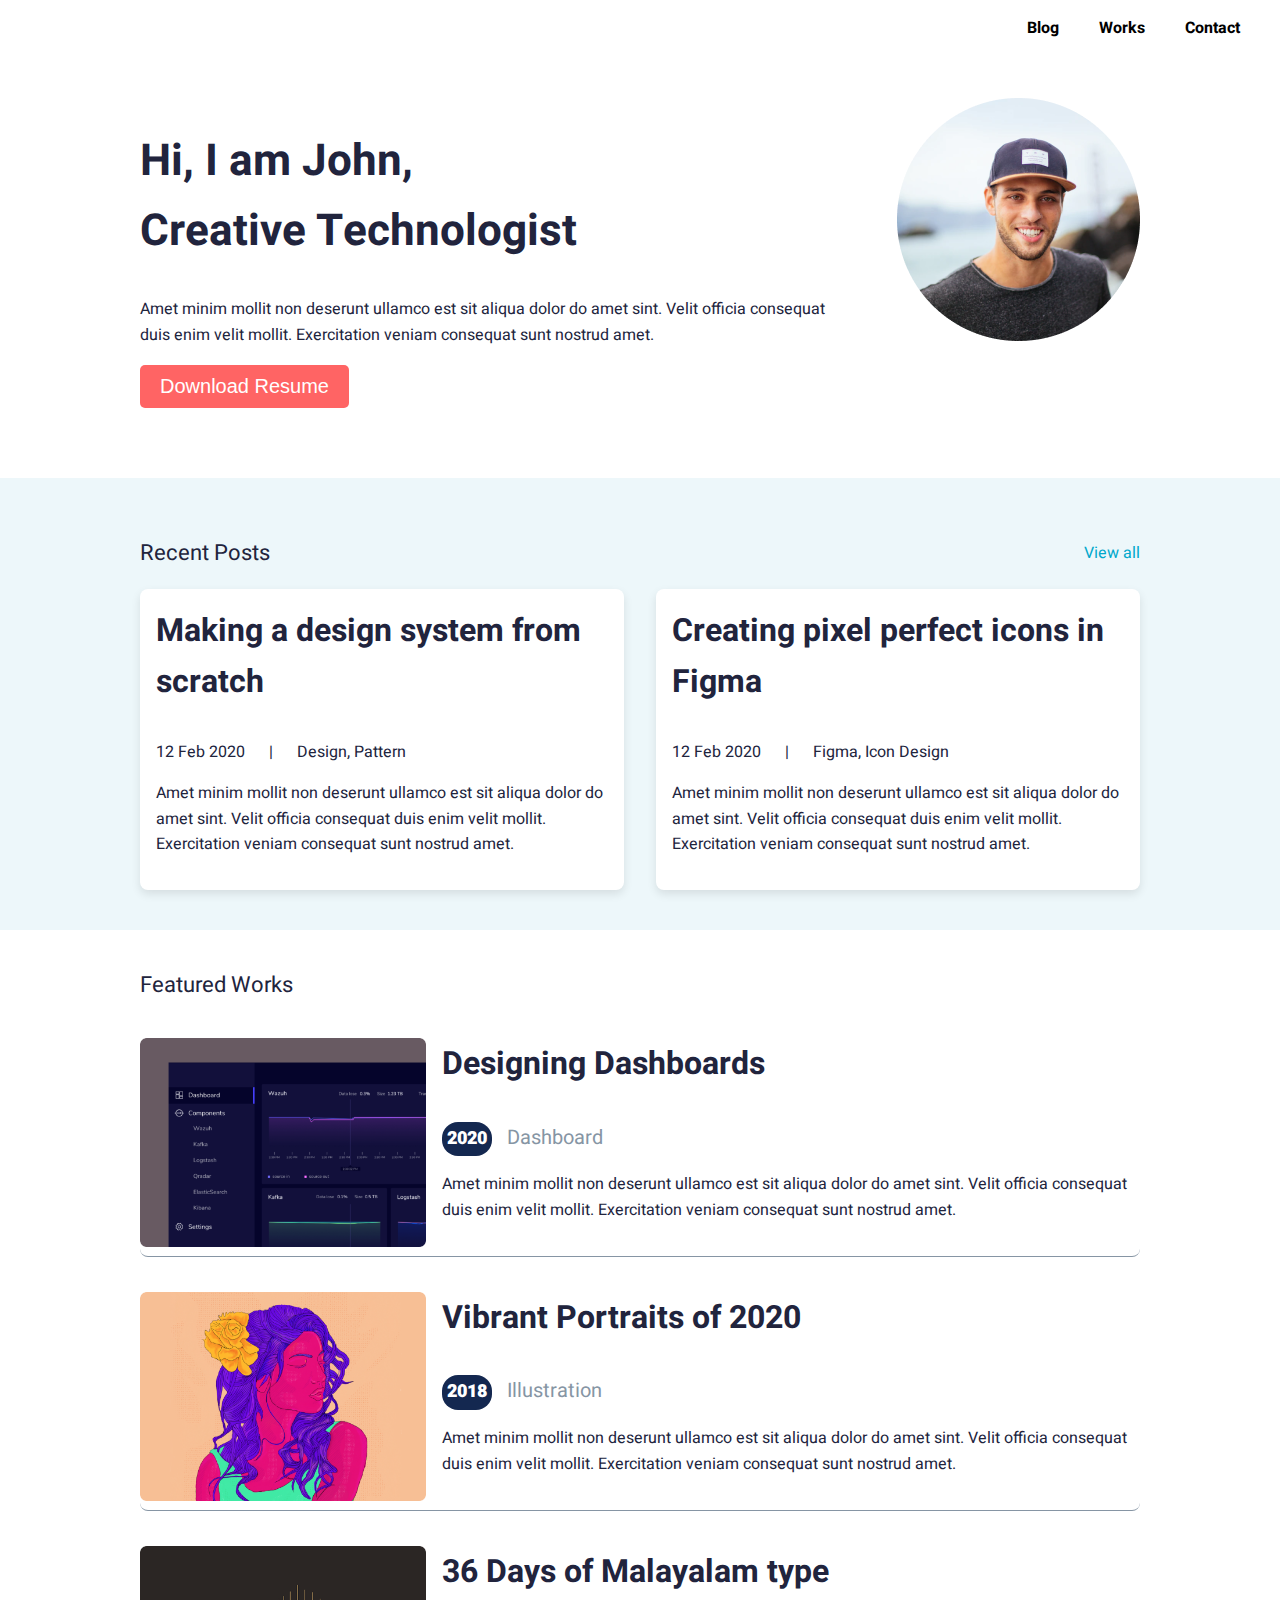
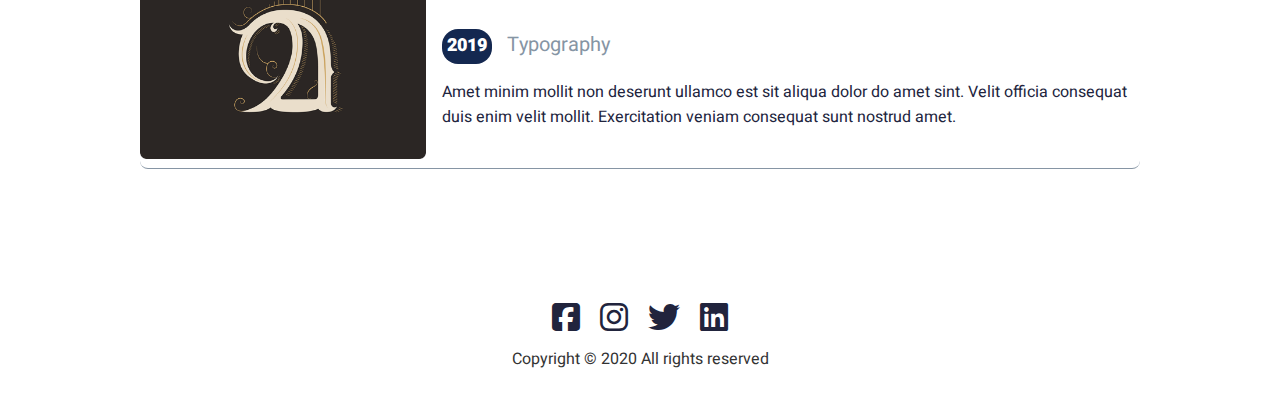
==== commit b0702535: "validating & refactoring" ====
--- a/index.html
+++ b/index.html
@@ -66,6 +66,7 @@
               mollit. Exercitation veniam consequat sunt nostrud amet.</p>
           </div>
         </div>
+      </div>
     </section>
 
     <section class="container" id="featured-works">
--- a/assets/styles/home.css
+++ b/assets/styles/home.css
@@ -78,7 +78,7 @@
     background-color: white;
     padding: 1rem;
     border-radius: 8px;
-    box-shadow: 0 4 10px rgba(0, 0, 0, 0.1);
+    box-shadow: 0 4px 10px rgba(0, 0, 0, 0.1);
 }
 
 /* Featured Works */
